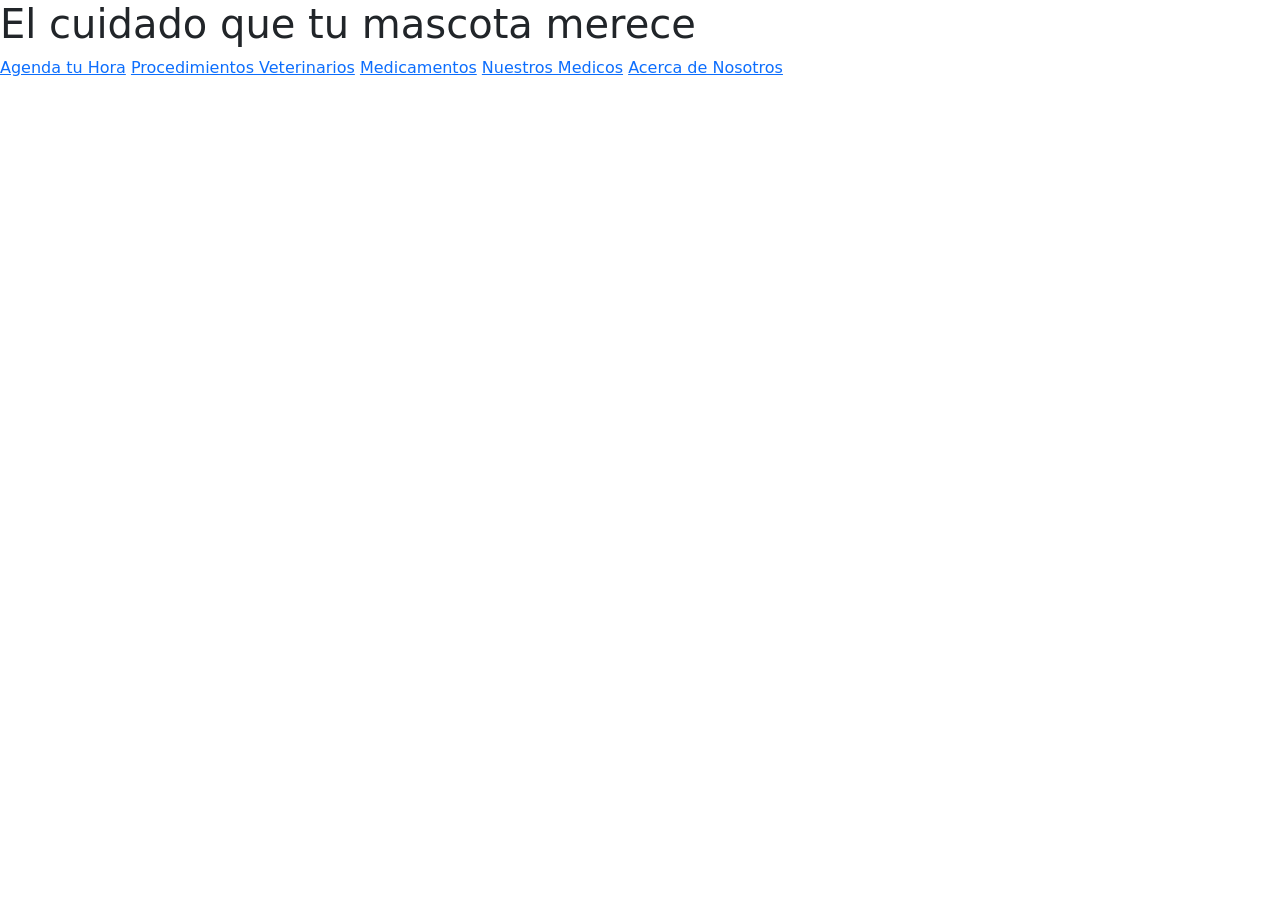
==== index.html @ 529385d1 "subir codigo" ====
<!DOCTYPE html>
<html lang="es">
<head>
    <meta charset="UTF-8">
    <meta name="viewport" content="width=device-width, initial-scale=1.0">
    <title>Clinica Veterinaria</title>
    <link href="https://cdn.jsdelivr.net/npm/bootstrap@5.3.8/dist/css/bootstrap.min.css" rel="stylesheet" integrity="sha384-sRIl4kxILFvY47J16cr9ZwB07vP4J8+LH7qKQnuqkuIAvNWLzeN8tE5YBujZqJLB" crossorigin="anonymous">
    <link rel="stylesheet" href="css/estilos.css">
    <script src="js/app.js" defer></script>
</head>
<body>
    <header>
        <h1 id="titulo-sitio">El cuidado que tu mascota merece</h1>
        <nav>
            <a href="agenda">Agenda tu Hora</a>
            <a href="procedimientos">Procedimientos Veterinarios</a>
            <a href="medicamentos">Medicamentos</a>
            <a href="profesionales">Nuestros Medicos</a>
            <a href="acerca">Acerca de Nosotros</a>
        </nav>
    </header>
    <main>
        <section id="agenda">
            
        </section>
    </main>

    <script src="https://cdn.jsdelivr.net/npm/bootstrap@5.3.8/dist/js/bootstrap.bundle.min.js" integrity="sha384-FKyoEForCGlyvwx9Hj09JcYn3nv7wiPVlz7YYwJrWVcXK/BmnVDxM+D2scQbITxI" crossorigin="anonymous"></script>
</body>
</html>
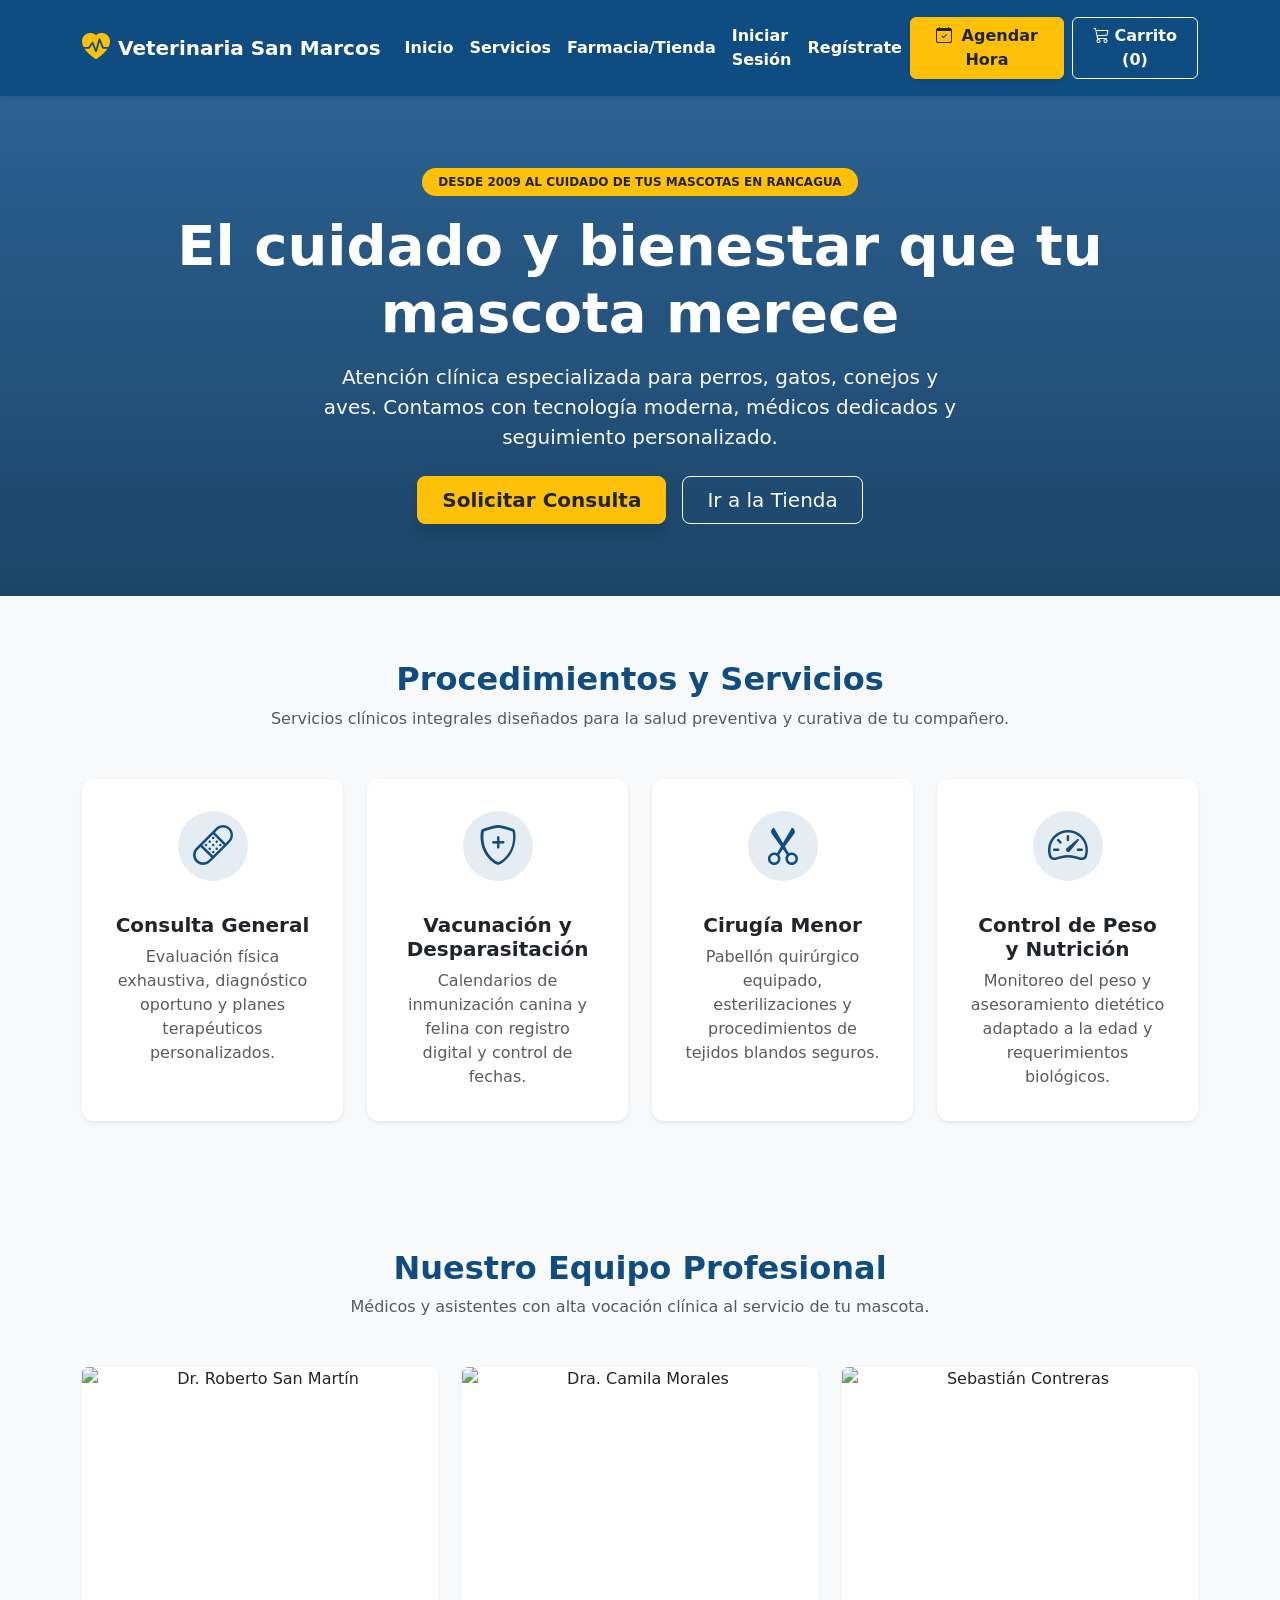
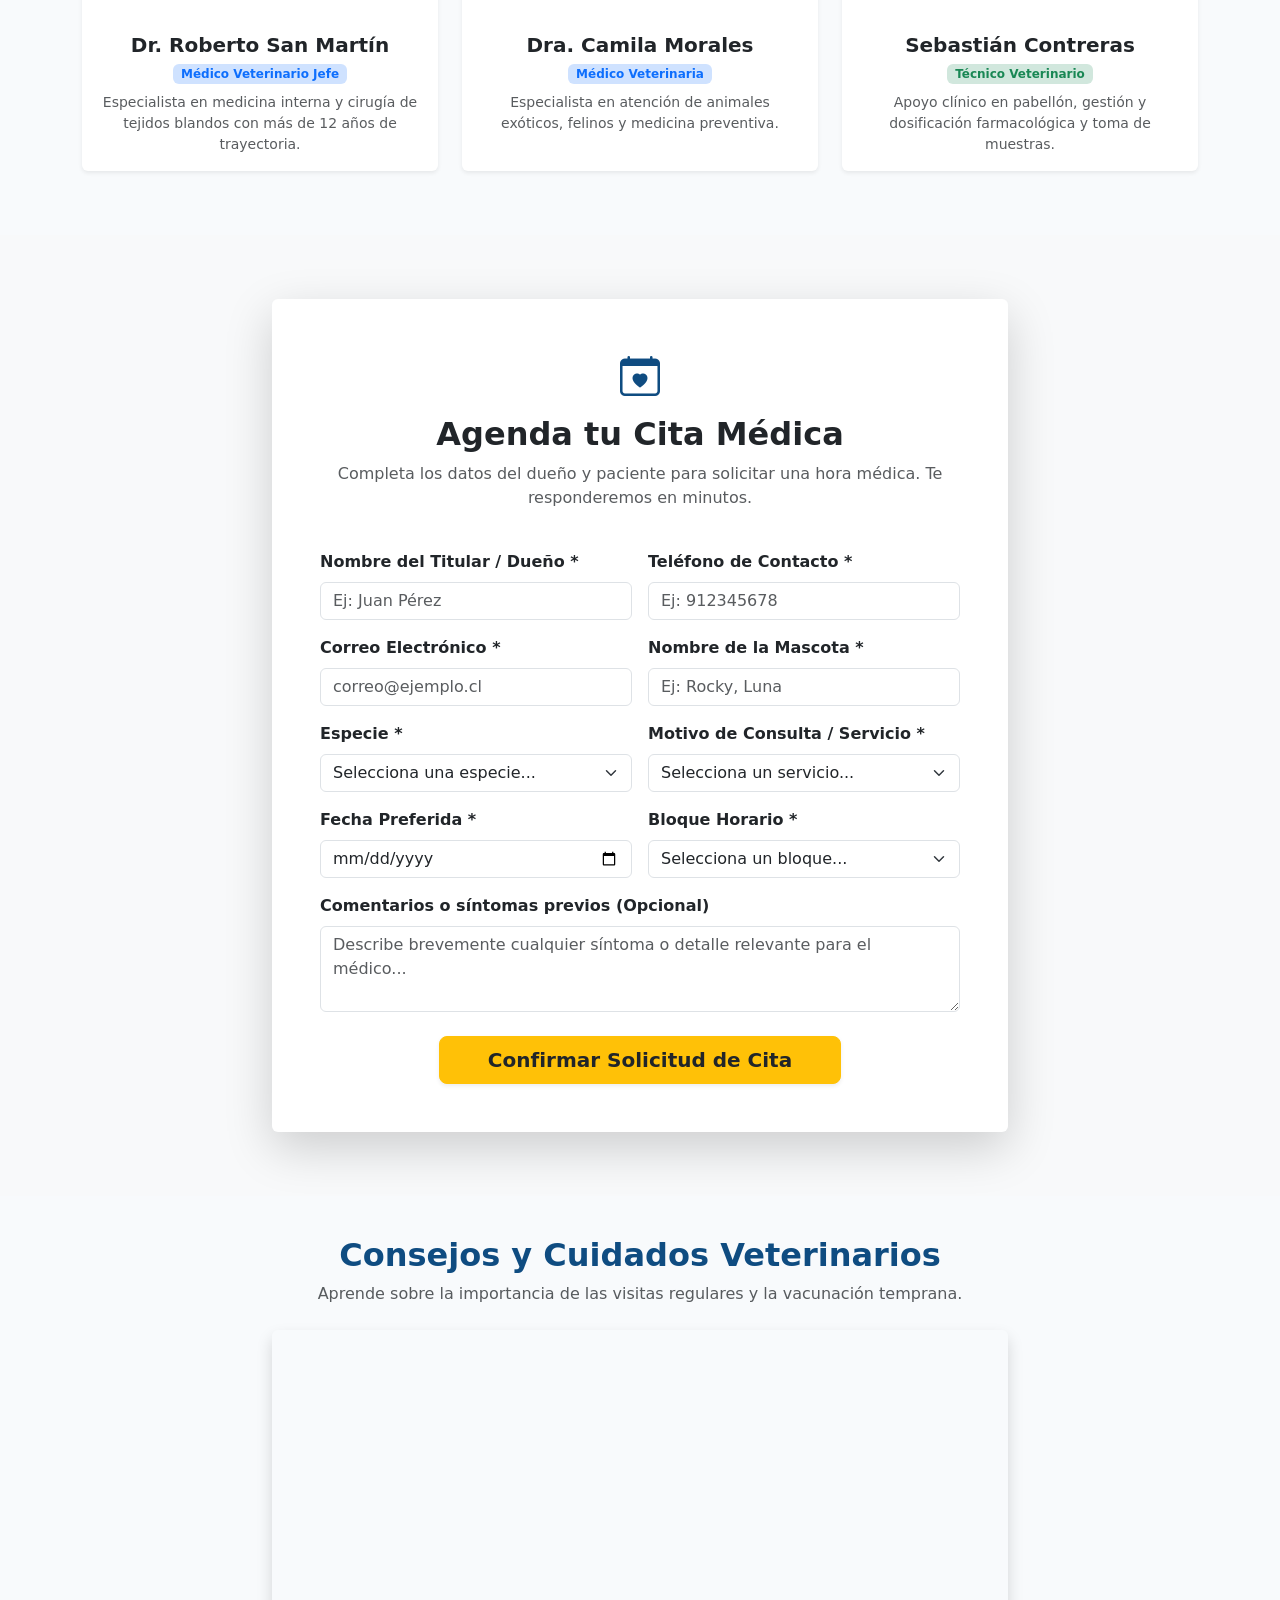
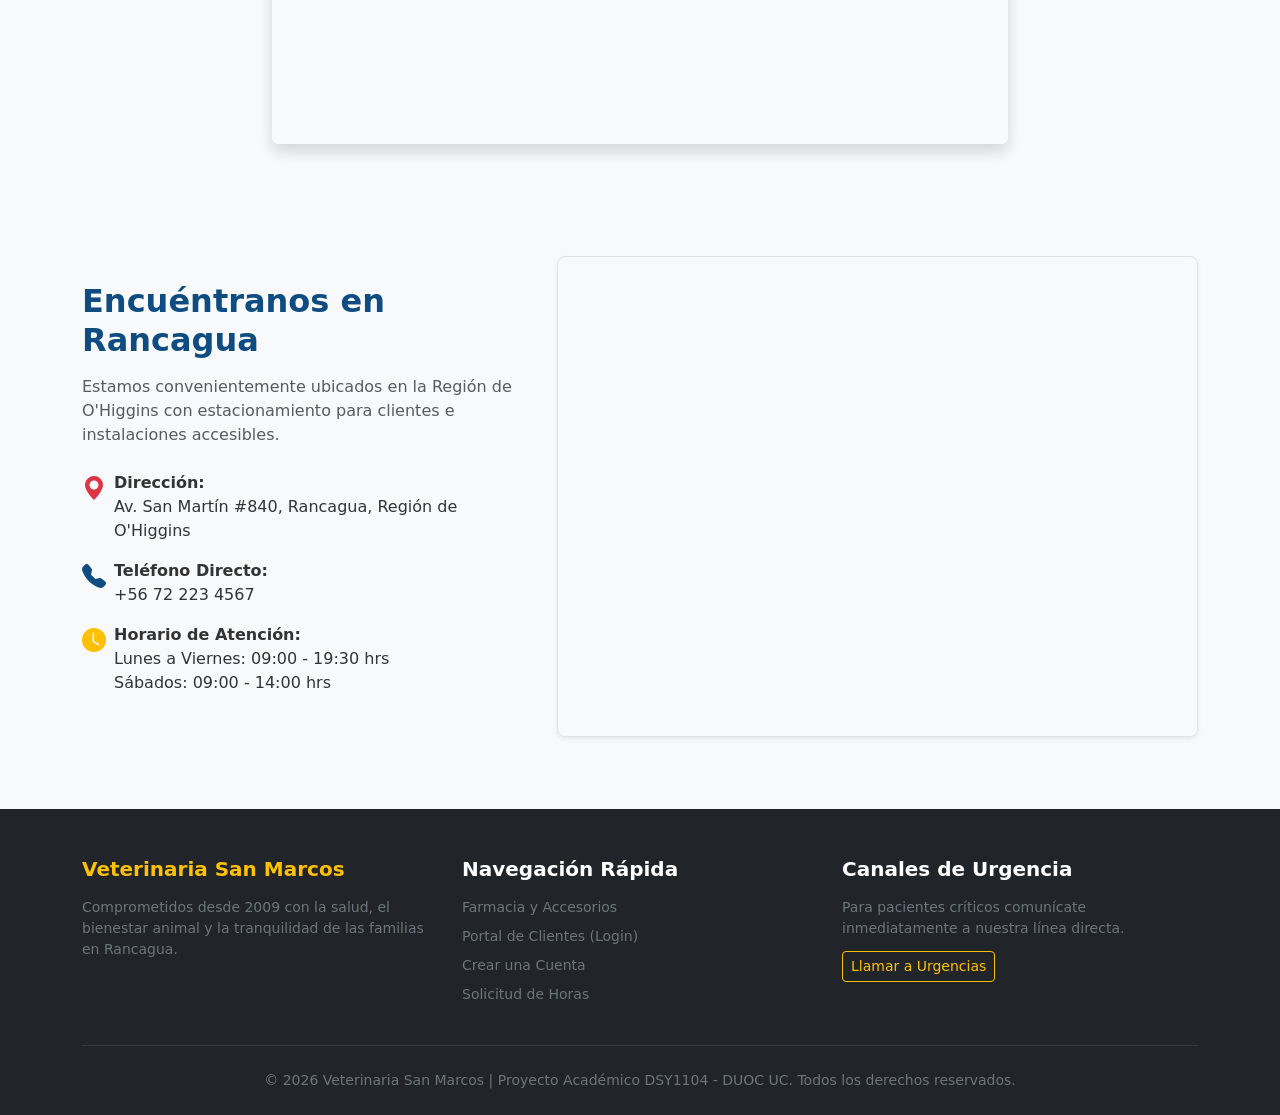
==== commit f9b01a31: "Se ha subido todo el contenido requerido." ====
--- a/index.html
+++ b/index.html
@@ -1,30 +1,400 @@
 <!DOCTYPE html>
 <html lang="es">
 <head>
-    <meta charset="UTF-8">
-    <meta name="viewport" content="width=device-width, initial-scale=1.0">
-    <title>Clinica Veterinaria</title>
-    <link href="https://cdn.jsdelivr.net/npm/bootstrap@5.3.8/dist/css/bootstrap.min.css" rel="stylesheet" integrity="sha384-sRIl4kxILFvY47J16cr9ZwB07vP4J8+LH7qKQnuqkuIAvNWLzeN8tE5YBujZqJLB" crossorigin="anonymous">
-    <link rel="stylesheet" href="css/estilos.css">
-    <script src="js/app.js" defer></script>
+  <meta charset="UTF-8">
+  <meta name="viewport" content="width=device-width, initial-scale=1.0">
+  <title>Veterinaria San Marcos | Rancagua</title>
+  
+  <!-- Bootstrap 5.3 CSS -->
+  <link href="https://cdn.jsdelivr.net/npm/bootstrap@5.3.3/dist/css/bootstrap.min.css" rel="stylesheet">
+  <!-- Bootstrap Icons -->
+  <link rel="stylesheet" href="https://cdn.jsdelivr.net/npm/bootstrap-icons@1.11.3/font/bootstrap-icons.min.css">
+  <!-- Estilos personalizados externos -->
+  <link rel="stylesheet" href="css/estilos.css">
+  
+  <!-- Script principal con defer -->
+  <script src="js/app.js" defer></script>
 </head>
 <body>
-    <header>
-        <h1 id="titulo-sitio">El cuidado que tu mascota merece</h1>
-        <nav>
-            <a href="agenda">Agenda tu Hora</a>
-            <a href="procedimientos">Procedimientos Veterinarios</a>
-            <a href="medicamentos">Medicamentos</a>
-            <a href="profesionales">Nuestros Medicos</a>
-            <a href="acerca">Acerca de Nosotros</a>
-        </nav>
-    </header>
-    <main>
-        <section id="agenda">
-            
-        </section>
-    </main>
-
-    <script src="https://cdn.jsdelivr.net/npm/bootstrap@5.3.8/dist/js/bootstrap.bundle.min.js" integrity="sha384-FKyoEForCGlyvwx9Hj09JcYn3nv7wiPVlz7YYwJrWVcXK/BmnVDxM+D2scQbITxI" crossorigin="anonymous"></script>
+
+  <!-- HEADER Y NAVEGACIÓN SEMÁNTICA ACTUALIZADA -->
+  <header class="sticky-top shadow-sm">
+    <nav class="navbar navbar-expand-lg navbar-dark bg-primary-custom py-3">
+      <div class="container">
+        <a class="navbar-brand fw-bold d-flex align-items-center gap-2" href="index.html">
+          <i class="bi bi-heart-pulse-fill text-warning fs-3"></i>
+          <span>Veterinaria San Marcos</span>
+        </a>
+        <button class="navbar-toggler" type="button" data-bs-toggle="collapse" data-bs-target="#menuPrincipal" aria-controls="menuPrincipal" aria-expanded="false" aria-label="Toggle navigation">
+          <span class="navbar-toggler-icon"></span>
+        </button>
+        <div class="collapse navbar-collapse" id="menuPrincipal">
+          <!-- Menú centrado con las secciones de la página -->
+          <ul class="navbar-nav mx-auto mb-2 mb-lg-0 fw-semibold align-items-lg-center">
+            <li class="nav-item"><a class="nav-link text-white active" href="#inicio">Inicio</a></li>
+            <li class="nav-item"><a class="nav-link text-white" href="#servicios">Servicios</a></li>
+            <li class="nav-item"><a class="nav-link text-white" href="productos.html">Farmacia/Tienda</a></li>
+            <li class="nav-item"><a class="nav-link text-white" href="login.html">Iniciar Sesión</a></li>
+            <li class="nav-item"><a class="nav-link text-white" href="registro.html">Regístrate</a></li>
+          </ul>
+          
+          <!-- Botones de Acción (Agendar y Carrito) -->
+          <div class="d-flex flex-column flex-lg-row gap-2 mt-3 mt-lg-0 align-items-lg-center">
+            <a class="btn btn-warning fw-bold text-dark px-3 shadow-sm" href="#agenda">
+              <i class="bi bi-calendar-check me-1"></i> Agendar Hora
+            </a>
+            <!-- Botón del Carrito -->
+            <button class="btn btn-outline-light fw-bold px-3" type="button" data-bs-toggle="offcanvas" data-bs-target="#offcanvasCarrito">
+              <i class="bi bi-cart3"></i> Carrito (<span id="contador-carrito">0</span>)
+            </button>
+          </div>
+        </div>
+      </div>
+    </nav>
+  </header>
+
+  <main>
+    <!-- HERO SECTION -->
+    <section id="inicio" class="hero-section text-white text-center d-flex align-items-center py-5">
+      <div class="container py-4">
+        <span class="badge bg-warning text-dark px-3 py-2 mb-3 rounded-pill fw-bold text-uppercase tracking-wider">
+          Desde 2009 al cuidado de tus mascotas en Rancagua
+        </span>
+        <h1 class="display-4 fw-bold mb-3">El cuidado y bienestar que tu mascota merece</h1>
+        <p class="lead mb-4 mx-auto text-light hero-desc">
+          Atención clínica especializada para perros, gatos, conejos y aves. Contamos con tecnología moderna, médicos dedicados y seguimiento personalizado.
+        </p>
+        <div class="d-flex justify-content-center gap-3 flex-wrap">
+          <a href="#agenda" class="btn btn-warning btn-lg fw-bold text-dark px-4 shadow">Solicitar Consulta</a>
+          <a href="productos.html" class="btn btn-outline-light btn-lg px-4">Ir a la Tienda</a>
+        </div>
+      </div>
+    </section>
+
+    <!-- SERVICIOS Y PROCEDIMIENTOS -->
+    <section id="servicios" class="py-5 bg-light">
+      <div class="container py-3">
+        <div class="text-center mb-5">
+          <h2 class="fw-bold text-primary-custom">Procedimientos y Servicios</h2>
+          <p class="text-muted">Servicios clínicos integrales diseñados para la salud preventiva y curativa de tu compañero.</p>
+        </div>
+        <div class="row g-4">
+          <div class="col-12 col-md-6 col-lg-3">
+            <article class="card h-100 service-card border-0 shadow-sm text-center p-3">
+              <div class="card-icon mx-auto my-3 text-primary-custom">
+                <i class="bi bi-bandaid fs-1"></i>
+              </div>
+              <div class="card-body">
+                <h3 class="h5 card-title fw-bold">Consulta General</h3>
+                <p class="card-text text-muted">Evaluación física exhaustiva, diagnóstico oportuno y planes terapéuticos personalizados.</p>
+              </div>
+            </article>
+          </div>
+          <div class="col-12 col-md-6 col-lg-3">
+            <article class="card h-100 service-card border-0 shadow-sm text-center p-3">
+              <div class="card-icon mx-auto my-3 text-primary-custom">
+                <i class="bi bi-shield-plus fs-1"></i>
+              </div>
+              <div class="card-body">
+                <h3 class="h5 card-title fw-bold">Vacunación y Desparasitación</h3>
+                <p class="card-text text-muted">Calendarios de inmunización canina y felina con registro digital y control de fechas.</p>
+              </div>
+            </article>
+          </div>
+          <div class="col-12 col-md-6 col-lg-3">
+            <article class="card h-100 service-card border-0 shadow-sm text-center p-3">
+              <div class="card-icon mx-auto my-3 text-primary-custom">
+                <i class="bi bi-scissors fs-1"></i>
+              </div>
+              <div class="card-body">
+                <h3 class="h5 card-title fw-bold">Cirugía Menor</h3>
+                <p class="card-text text-muted">Pabellón quirúrgico equipado, esterilizaciones y procedimientos de tejidos blandos seguros.</p>
+              </div>
+            </article>
+          </div>
+          <div class="col-12 col-md-6 col-lg-3">
+            <article class="card h-100 service-card border-0 shadow-sm text-center p-3">
+              <div class="card-icon mx-auto my-3 text-primary-custom">
+                <i class="bi bi-speedometer2 fs-1"></i>
+              </div>
+              <div class="card-body">
+                <h3 class="h5 card-title fw-bold">Control de Peso y Nutrición</h3>
+                <p class="card-text text-muted">Monitoreo del peso y asesoramiento dietético adaptado a la edad y requerimientos biológicos.</p>
+              </div>
+            </article>
+          </div>
+        </div>
+      </div>
+    </section>
+
+    <!-- EQUIPO MÉDICO -->
+    <section id="equipo" class="py-5">
+      <div class="container py-3">
+        <div class="text-center mb-5">
+          <h2 class="fw-bold text-primary-custom">Nuestro Equipo Profesional</h2>
+          <p class="text-muted">Médicos y asistentes con alta vocación clínica al servicio de tu mascota.</p>
+        </div>
+        <div class="row g-4 justify-content-center">
+          <div class="col-12 col-md-4">
+            <article class="card border-0 shadow-sm h-100 text-center overflow-hidden">
+              <img src="https://plus.unsplash.com/premium_photo-1661963697387-9ba753d0df95?q=80&w=688&auto=format&fit=crop&ixlib=rb-4.1.0&ixid=M3wxMjA3fDB8MHxwaG90by1wYWdlfHx8fGVufDB8fHx8fA%3D%3D" class="card-img-top team-img" alt="Dr. Roberto San Martín">
+              <div class="card-body">
+                <h3 class="h5 card-title fw-bold mb-1">Dr. Roberto San Martín</h3>
+                <p class="badge bg-primary-subtle text-primary mb-2">Médico Veterinario Jefe</p>
+                <p class="card-text text-muted small">Especialista en medicina interna y cirugía de tejidos blandos con más de 12 años de trayectoria.</p>
+              </div>
+            </article>
+          </div>
+          <div class="col-12 col-md-4">
+            <article class="card border-0 shadow-sm h-100 text-center overflow-hidden">
+              <img src="https://images.unsplash.com/photo-1628009368231-7bb7cfcb0def?q=80&w=1170&auto=format&fit=crop&ixlib=rb-4.1.0&ixid=M3wxMjA3fDB8MHxwaG90by1wYWdlfHx8fGVufDB8fHx8fA%3D%3D" class="card-img-top team-img" alt="Dra. Camila Morales">
+              <div class="card-body">
+                <h3 class="h5 card-title fw-bold mb-1">Dra. Camila Morales</h3>
+                <p class="badge bg-primary-subtle text-primary mb-2">Médico Veterinaria</p>
+                <p class="card-text text-muted small">Especialista en atención de animales exóticos, felinos y medicina preventiva.</p>
+              </div>
+            </article>
+          </div>
+          <div class="col-12 col-md-4">
+            <article class="card border-0 shadow-sm h-100 text-center overflow-hidden">
+              <img src="https://plus.unsplash.com/premium_photo-1677165479422-bc6eb405bd21?q=80&w=687&auto=format&fit=crop&ixlib=rb-4.1.0&ixid=M3wxMjA3fDB8MHxwaG90by1wYWdlfHx8fGVufDB8fHx8fA%3D%3D" class="card-img-top team-img" alt="Sebastián Contreras">
+              <div class="card-body">
+                <h3 class="h5 card-title fw-bold mb-1">Sebastián Contreras</h3>
+                <p class="badge bg-success-subtle text-success mb-2">Técnico Veterinario</p>
+                <p class="card-text text-muted small">Apoyo clínico en pabellón, gestión y dosificación farmacológica y toma de muestras.</p>
+              </div>
+            </article>
+          </div>
+        </div>
+      </div>
+    </section>
+
+    <!-- FORMULARIO DE AGENDAMIENTO -->
+    <section id="agenda" class="py-5 bg-light">
+      <div class="container py-3">
+        <div class="row justify-content-center">
+          <div class="col-12 col-lg-8">
+            <div class="card border-0 shadow-lg p-4 p-md-5">
+              <div class="text-center mb-4">
+                <i class="bi bi-calendar-heart text-primary-custom fs-1"></i>
+                <h2 class="fw-bold mt-2">Agenda tu Cita Médica</h2>
+                <p class="text-muted">Completa los datos del dueño y paciente para solicitar una hora médica. Te responderemos en minutos.</p>
+              </div>
+
+              <!-- Alerta de éxito controlada por JS -->
+              <div id="alerta-exito" class="alert alert-success d-none d-flex align-items-center mb-4" role="alert">
+                <i class="bi bi-check-circle-fill fs-4 me-2"></i>
+                <div>
+                  <strong>¡Solicitud enviada correctamente!</strong> Nos comunicaremos contigo para confirmar el horario.
+                </div>
+              </div>
+
+              <!-- Formulario -->
+              <form id="formulario-agenda" novalidate>
+                <div class="row g-3">
+                  <!-- Nombre del dueño -->
+                  <div class="col-12 col-md-6">
+                    <label for="nombreDueno" class="form-label fw-semibold">Nombre del Titular / Dueño *</label>
+                    <input type="text" class="form-control" id="nombreDueno" placeholder="Ej: Juan Pérez" autocomplete="name">
+                    <div class="invalid-feedback" id="error-nombreDueno">Por favor, ingresa tu nombre completo (mínimo 3 caracteres).</div>
+                  </div>
+
+                  <!-- Teléfono de contacto -->
+                  <div class="col-12 col-md-6">
+                    <label for="telefono" class="form-label fw-semibold">Teléfono de Contacto *</label>
+                    <input type="tel" class="form-control" id="telefono" placeholder="Ej: 912345678" autocomplete="tel">
+                    <div class="invalid-feedback" id="error-telefono">Ingresa un número chileno válido de 9 dígitos.</div>
+                  </div>
+
+                  <!-- Correo Electrónico -->
+                  <div class="col-12 col-md-6">
+                    <label for="correo" class="form-label fw-semibold">Correo Electrónico *</label>
+                    <input type="email" class="form-control" id="correo" placeholder="correo@ejemplo.cl" autocomplete="email">
+                    <div class="invalid-feedback" id="error-correo">Ingresa un correo electrónico con formato válido.</div>
+                  </div>
+
+                  <!-- Nombre de la mascota -->
+                  <div class="col-12 col-md-6">
+                    <label for="nombreMascota" class="form-label fw-semibold">Nombre de la Mascota *</label>
+                    <input type="text" class="form-control" id="nombreMascota" placeholder="Ej: Rocky, Luna">
+                    <div class="invalid-feedback" id="error-nombreMascota">Ingresa el nombre de tu mascota.</div>
+                  </div>
+
+                  <!-- Tipo de mascota -->
+                  <div class="col-12 col-md-6">
+                    <label for="tipoMascota" class="form-label fw-semibold">Especie *</label>
+                    <select class="form-select" id="tipoMascota">
+                      <option value="" selected disabled>Selecciona una especie...</option>
+                      <option value="perro">Canino (Perro)</option>
+                      <option value="gato">Felino (Gato)</option>
+                      <option value="conejo">Conejo</option>
+                      <option value="ave">Ave de compañía</option>
+                      <option value="otro">Otro</option>
+                    </select>
+                    <div class="invalid-feedback" id="error-tipoMascota">Debes seleccionar una especie.</div>
+                  </div>
+
+                  <!-- Servicio requerido -->
+                  <div class="col-12 col-md-6">
+                    <label for="servicio" class="form-label fw-semibold">Motivo de Consulta / Servicio *</label>
+                    <select class="form-select" id="servicio">
+                      <option value="" selected disabled>Selecciona un servicio...</option>
+                      <option value="consulta">Consulta General</option>
+                      <option value="vacuna">Vacunación / Desparasitación</option>
+                      <option value="cirugia">Evaluación Quirúrgica</option>
+                      <option value="control">Control Sano y Peso</option>
+                    </select>
+                    <div class="invalid-feedback" id="error-servicio">Selecciona el tipo de servicio que requieres.</div>
+                  </div>
+
+                  <!-- Fecha de cita -->
+                  <div class="col-12 col-md-6">
+                    <label for="fechaCita" class="form-label fw-semibold">Fecha Preferida *</label>
+                    <input type="date" class="form-control" id="fechaCita">
+                    <div class="invalid-feedback" id="error-fechaCita">Selecciona una fecha igual o posterior a hoy.</div>
+                  </div>
+
+                  <!-- Bloque horario -->
+                  <div class="col-12 col-md-6">
+                    <label for="horario" class="form-label fw-semibold">Bloque Horario *</label>
+                    <select class="form-select" id="horario">
+                      <option value="" selected disabled>Selecciona un bloque...</option>
+                      <option value="manana">Mañana (09:00 - 13:00 hrs)</option>
+                      <option value="tarde">Tarde (15:00 - 19:00 hrs)</option>
+                    </select>
+                    <div class="invalid-feedback" id="error-horario">Elige una preferencia de bloque horario.</div>
+                  </div>
+
+                  <!-- Observaciones / Síntomas -->
+                  <div class="col-12">
+                    <label for="observaciones" class="form-label fw-semibold">Comentarios o síntomas previos (Opcional)</label>
+                    <textarea class="form-control" id="observaciones" rows="3" placeholder="Describe brevemente cualquier síntoma o detalle relevante para el médico..."></textarea>
+                  </div>
+
+                  <div class="col-12 text-center mt-4">
+                    <button type="submit" class="btn btn-warning btn-lg fw-bold px-5 py-2 shadow-sm text-dark">
+                      Confirmar Solicitud de Cita
+                    </button>
+                  </div>
+                </div>
+              </form>
+            </div>
+          </div>
+        </div>
+      </div>
+    </section>
+
+    <!-- VIDEO EDUCATIVO EMBEBIDO -->
+    <section id="educacion" class="py-4">
+      <div class="container py-3">
+        <div class="text-center mb-4">
+          <h2 class="fw-bold text-primary-custom">Consejos y Cuidados Veterinarios</h2>
+          <p class="text-muted">Aprende sobre la importancia de las visitas regulares y la vacunación temprana.</p>
+        </div>
+        <div class="row justify-content-center">
+          <div class="col-12 col-lg-8">
+            <div class="ratio ratio-16x9 rounded shadow overflow-hidden">
+              <iframe src="https://www.youtube-nocookie.com/embed/LZ9AKsUCcTI" title="Cuidados básicos para mascotas" allowfullscreen></iframe>
+            </div>
+          </div>
+        </div>
+      </div>
+    </section>
+
+    <!-- UBICACIÓN Y MAPA INTERACTIVO -->
+    <section id="ubicacion" class="py-5 bg-light">
+      <div class="container py-4">
+        <div class="row g-4 align-items-center">
+          <div class="col-12 col-md-5">
+            <h2 class="fw-bold text-primary-custom mb-3">Encuéntranos en Rancagua</h2>
+            <p class="text-muted mb-4">Estamos convenientemente ubicados en la Región de O'Higgins con estacionamiento para clientes e instalaciones accesibles.</p>
+            <ul class="list-unstyled d-flex flex-column gap-3">
+              <li class="d-flex align-items-start gap-2">
+                <i class="bi bi-geo-alt-fill text-danger fs-4"></i>
+                <div>
+                  <strong>Dirección:</strong><br>Av. San Martín #840, Rancagua, Región de O'Higgins
+                </div>
+              </li>
+              <li class="d-flex align-items-start gap-2">
+                <i class="bi bi-telephone-fill text-primary-custom fs-4"></i>
+                <div>
+                  <strong>Teléfono Directo:</strong><br>+56 72 223 4567
+                </div>
+              </li>
+              <li class="d-flex align-items-start gap-2">
+                <i class="bi bi-clock-fill text-warning fs-4"></i>
+                <div>
+                  <strong>Horario de Atención:</strong><br>Lunes a Viernes: 09:00 - 19:30 hrs<br>Sábados: 09:00 - 14:00 hrs
+                </div>
+              </li>
+            </ul>
+          </div>
+          <div class="col-12 col-md-7">
+            <div class="ratio ratio-4x3 rounded-3 shadow-sm overflow-hidden border">
+              <iframe src="https://www.google.com/maps/embed?pb=!1m18!1m12!1m3!1d3305.748366967735!2d-70.744154!3d-34.170669!2m3!1f0!2f0!3f0!3m2!1i1024!2i768!4f13.1!3m3!1m2!1s0x96634360e206b0cb%3A0x8898144b6c3aa07b!2sRancagua%2C%20O&#39;Higgins!5e0!3m2!1ses!2scl!4v1700000000000!5m2!1ses!2scl" width="600" height="450" style="border:0;" allowfullscreen="" loading="lazy"></iframe>
+            </div>
+          </div>
+        </div>
+      </div>
+    </section>
+  </main>
+
+  <!-- FOOTER INFORMATIVO -->
+  <footer class="bg-dark text-white pt-5 pb-3">
+    <div class="container">
+      <div class="row g-4 mb-4">
+        <div class="col-12 col-md-4">
+          <h5 class="fw-bold text-warning mb-3">Veterinaria San Marcos</h5>
+          <p class="text-secondary small">
+            Comprometidos desde 2009 con la salud, el bienestar animal y la tranquilidad de las familias en Rancagua.
+          </p>
+        </div>
+        <div class="col-12 col-md-4">
+          <h5 class="fw-bold mb-3">Navegación Rápida</h5>
+          <ul class="list-unstyled small d-flex flex-column gap-2">
+            <li><a href="productos.html" class="text-secondary text-decoration-none hover-link">Farmacia y Accesorios</a></li>
+            <li><a href="login.html" class="text-secondary text-decoration-none hover-link">Portal de Clientes (Login)</a></li>
+            <li><a href="registro.html" class="text-secondary text-decoration-none hover-link">Crear una Cuenta</a></li>
+            <li><a href="#agenda" class="text-secondary text-decoration-none hover-link">Solicitud de Horas</a></li>
+          </ul>
+        </div>
+        <div class="col-12 col-md-4">
+          <h5 class="fw-bold mb-3">Canales de Urgencia</h5>
+          <p class="text-secondary small mb-1">Para pacientes críticos comunícate inmediatamente a nuestra línea directa.</p>
+          <a href="tel:+56722234567" class="btn btn-outline-warning btn-sm mt-2">Llamar a Urgencias</a>
+        </div>
+      </div>
+      <hr class="border-secondary opacity-25">
+      <div class="text-center text-secondary small py-2">
+        &copy; 2026 Veterinaria San Marcos | Proyecto Académico DSY1104 - DUOC UC. Todos los derechos reservados.
+      </div>
+    </div>
+  </footer>
+
+  <!-- ========================================== -->
+  <!-- MENÚ LATERAL (OFFCANVAS) PARA EL CARRITO   -->
+  <!-- ========================================== -->
+  <div class="offcanvas offcanvas-end" tabindex="-1" id="offcanvasCarrito" aria-labelledby="offcanvasCarritoLabel">
+    <div class="offcanvas-header bg-light">
+      <h5 class="offcanvas-title fw-bold" id="offcanvasCarritoLabel">Mi carrito de compras</h5>
+      <button type="button" class="btn-close" data-bs-dismiss="offcanvas" aria-label="Close"></button>
+    </div>
+    <div class="offcanvas-body d-flex flex-column">
+      <!-- Aquí se inyectan los productos mediante app.js -->
+      <div id="items-carrito" class="flex-grow-1 overflow-auto mb-3">
+      </div>
+      
+      <div class="border-top pt-3">
+        <h4 class="fw-bold d-flex justify-content-between">
+          <span>TOTAL:</span>
+          <span id="total-carrito">$0</span>
+        </h4>
+        <button class="btn btn-success w-100 fw-bold mt-2 py-2" id="btn-pagar">PAGAR</button>
+      </div>
+    </div>
+  </div>
+
+  <!-- Bootstrap 5 Bundle con Popper -->
+  <script src="https://cdn.jsdelivr.net/npm/bootstrap@5.3.3/dist/js/bootstrap.bundle.min.js"></script>
 </body>
 </html>
--- a/css/estilos.css
+++ b/css/estilos.css
@@ -0,0 +1,72 @@
+/* ===================================================
+   ESTILOS PERSONALIZADOS - VETERINARIA SAN MARCOS
+   Evaluación Parcial 1 - DSY1104
+   =================================================== */
+
+:root {
+  --primary-color: #0f4c81;
+  --primary-dark: #0a355c;
+  --accent-color: #ffc107;
+  --bg-soft: #f8fafc;
+}
+
+html {
+  scroll-behavior: smooth;
+}
+
+body {
+  font-family: system-ui, -apple-system, "Segoe UI", Roboto, Helvetica, Arial, sans-serif;
+  color: #333333;
+  background-color: var(--bg-soft);
+}
+
+/* Identidad corporativa */
+.bg-primary-custom {
+  background-color: var(--primary-color) !important;
+}
+
+.text-primary-custom {
+  color: var(--primary-color) !important;
+}
+
+/* Hero Section con gradiente y overlay */
+.hero-section {
+  background: linear-gradient(rgba(15, 76, 129, 0.88), rgba(10, 53, 92, 0.92)),
+              url('https://images.unsplash.com/photo-1576201836106-db1758fd1c97?auto=format&fit=crop&w=1600&q=80') center/cover no-repeat;
+  min-height: 480px;
+}
+
+.hero-desc {
+  max-width: 650px;
+}
+
+/* Tarjetas de servicios */
+.service-card {
+  transition: transform 0.25s ease, box-shadow 0.25s ease;
+  border-radius: 12px;
+}
+
+.service-card:hover {
+  transform: translateY(-6px);
+  box-shadow: 0 10px 20px rgba(0, 0, 0, 0.08) !important;
+}
+
+.card-icon {
+  width: 70px;
+  height: 70px;
+  line-height: 70px;
+  border-radius: 50%;
+  background-color: rgba(15, 76, 129, 0.1);
+}
+
+/* Tarjetas de equipo médico */
+.team-img {
+  height: 250px;
+  object-fit: cover;
+}
+
+/* Enlaces del footer */
+.hover-link:hover {
+  color: var(--accent-color) !important;
+  text-decoration: underline !important;
+}
